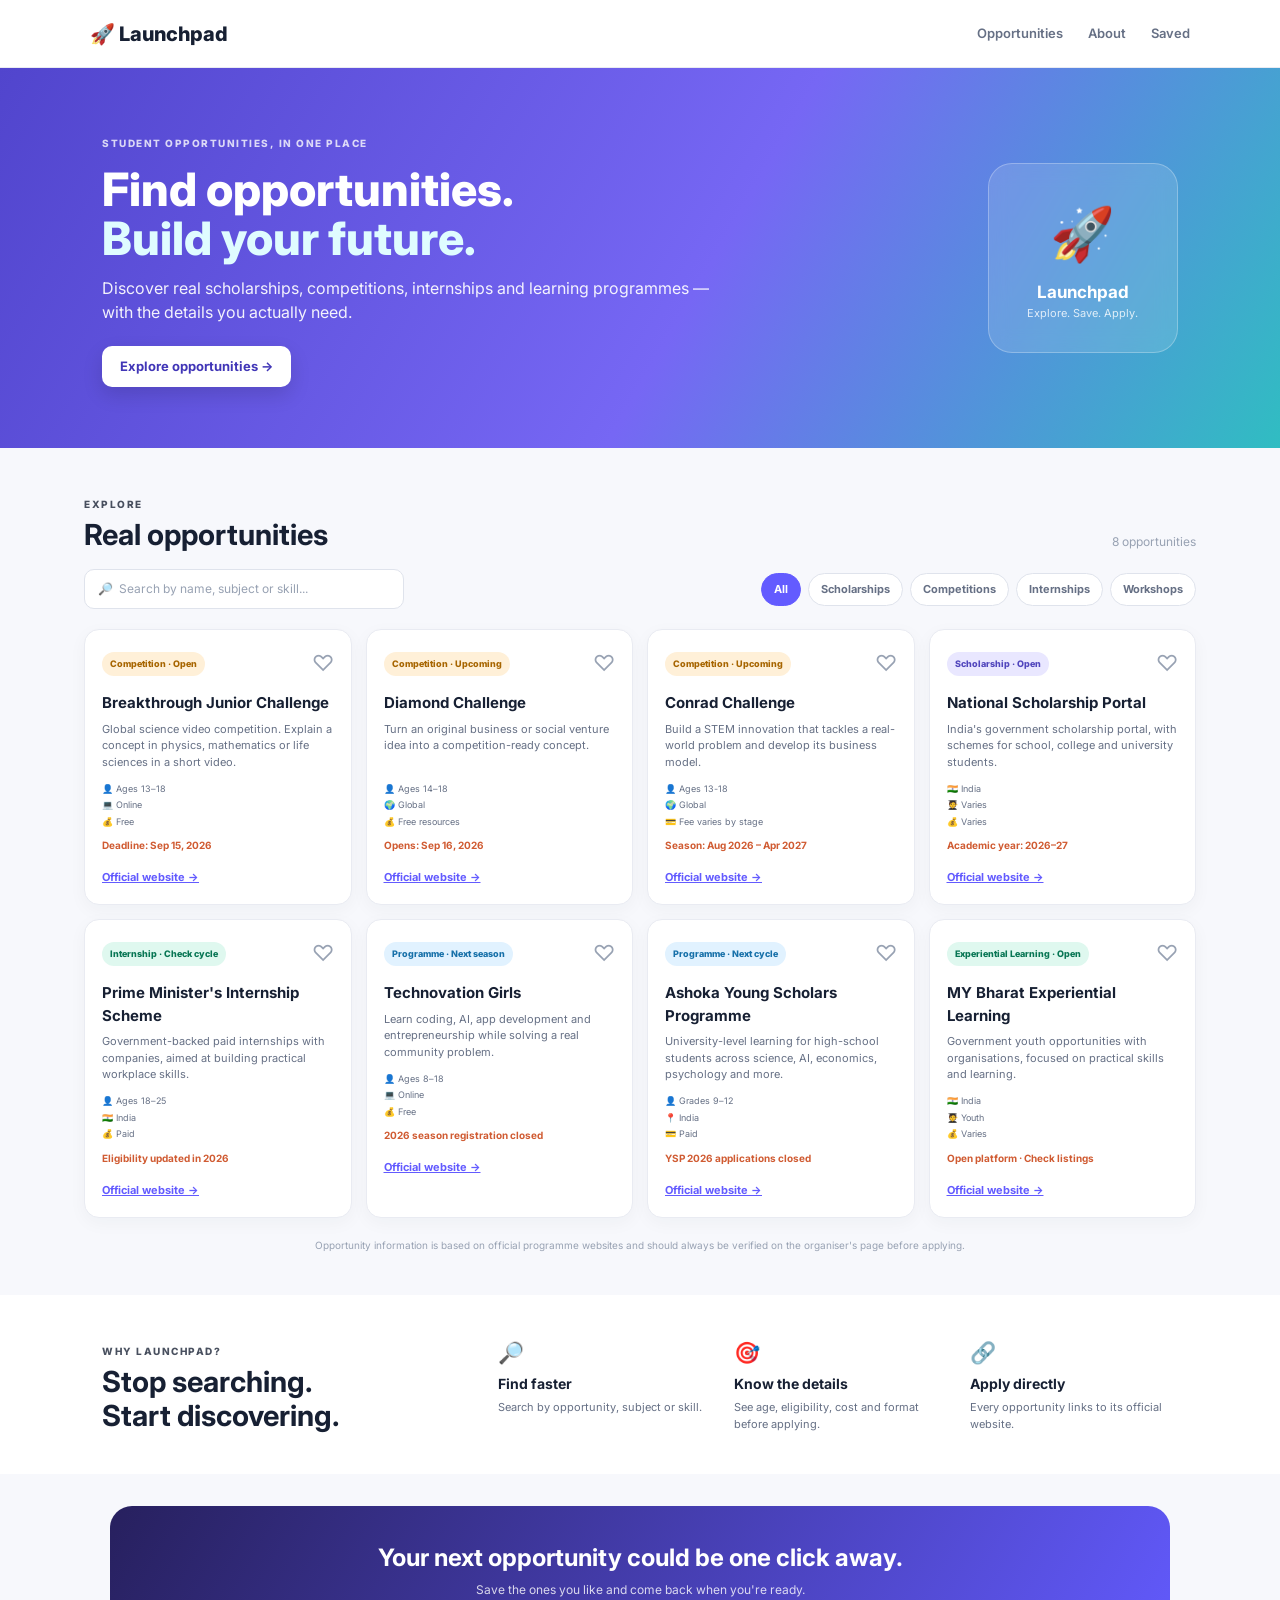
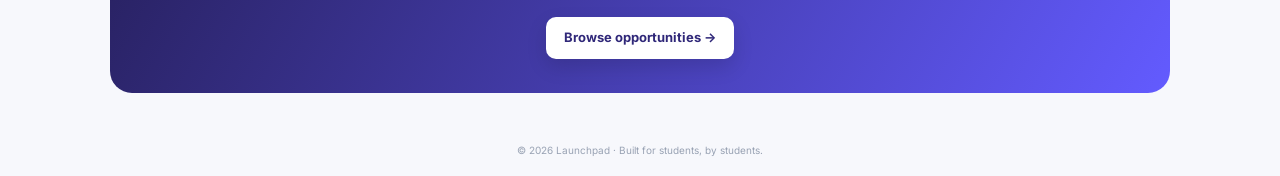
==== index.html @ c6a3e909 "Step 2: Added styling" ====
<!DOCTYPE html>
<html lang="en">
<head>
  <meta charset="UTF-8">
  <meta name="viewport" content="width=device-width, initial-scale=1.0">
  <title>Launchpad — Student Opportunities</title>
  <link rel="preconnect" href="https://fonts.googleapis.com">
  <link rel="preconnect" href="https://fonts.gstatic.com" crossorigin>
  <link href="https://fonts.googleapis.com/css2?family=Inter:wght@400;500;600;700;800&display=swap" rel="stylesheet">
  <link rel="stylesheet" href="style.css">
</head>
<body>
  <header class="navbar">
    <a class="logo" href="#">🚀 Launchpad</a>
    <nav>
      <a href="#opportunities">Opportunities</a>
      <a href="#about">About</a>
      <a href="#saved">Saved</a>
    </nav>
  </header>

  <main>
    <section class="hero">
      <div class="hero-copy">
        <span class="eyebrow">STUDENT OPPORTUNITIES, IN ONE PLACE</span>
        <h1>Find opportunities.<br><span>Build your future.</span></h1>
        <p>Discover real scholarships, competitions, internships and learning programmes — with the details you actually need.</p>
        <a class="button" href="#opportunities">Explore opportunities →</a>
      </div>
      <div class="hero-card">
        <div class="rocket">🚀</div>
        <strong>Launchpad</strong>
        <span>Explore. Save. Apply.</span>
      </div>
    </section>

    <section class="section" id="opportunities">
      <div class="section-heading">
        <div>
          <span class="eyebrow">EXPLORE</span>
          <h2>Real opportunities</h2>
        </div>
        <span class="result-count-static">8 opportunities</span>
      </div>

      <div class="tools">
        <div id="search" class="search-static">🔎 &nbsp;Search by name, subject or skill...</div>
        <div class="filters">
          <span class="filter active">All</span>
          <span class="filter">Scholarships</span>
          <span class="filter">Competitions</span>
          <span class="filter">Internships</span>
          <span class="filter">Workshops</span>
        </div>
      </div>

      <div class="grid" id="grid">

        <article class="opportunity" data-category="Competition" data-search="breakthrough junior challenge science physics mathematics biology chemistry global video">
          <div class="card-top">
            <span class="tag competition">Competition · Open</span>
            <span class="save" aria-hidden="true">♡</span>
          </div>
          <h3>Breakthrough Junior Challenge</h3>
          <p>Global science video competition. Explain a concept in physics, mathematics or life sciences in a short video.</p>
          <div class="facts">
            <span>👤 Ages 13–18</span><span>💻 Online</span><span>💰 Free</span>
          </div>
          <div class="deadline">Deadline: Sep 15, 2026</div>
          <a class="details" href="https://breakthroughjuniorchallenge.org/enter" target="_blank" rel="noopener noreferrer">Official website →</a>
        </article>

        <article class="opportunity" data-category="Competition" data-search="diamond challenge entrepreneurship business social innovation startup">
          <div class="card-top">
            <span class="tag competition">Competition · Upcoming</span>
            <span class="save" aria-hidden="true">♡</span>
          </div>
          <h3>Diamond Challenge</h3>
          <p>Turn an original business or social venture idea into a competition-ready concept.</p>
          <div class="facts">
            <span>👤 Ages 14–18</span><span>🌍 Global</span><span>💰 Free resources</span>
          </div>
          <div class="deadline">Opens: Sep 16, 2026</div>
          <a class="details" href="https://diamondchallenge.org/competition/" target="_blank" rel="noopener noreferrer">Official website →</a>
        </article>

        <article class="opportunity" data-category="Competition" data-search="conrad challenge stem innovation entrepreneurship aerospace cyber environment health water">
          <div class="card-top">
            <span class="tag competition">Competition · Upcoming</span>
            <span class="save" aria-hidden="true">♡</span>
          </div>
          <h3>Conrad Challenge</h3>
          <p>Build a STEM innovation that tackles a real-world problem and develop its business model.</p>
          <div class="facts">
            <span>👤 Ages 13-18</span><span>🌍 Global</span><span>💳 Fee varies by stage</span>
          </div>
          <div class="deadline">Season: Aug 2026 – Apr 2027</div>
          <a class="details" href="https://conrad.spacecenter.org/the-challenge/" target="_blank" rel="noopener noreferrer">Official website →</a>
        </article>

        <article class="opportunity" data-category="Scholarship" data-search="national scholarship portal india scholarship school college government">
          <div class="card-top">
            <span class="tag scholarship">Scholarship · Open</span>
            <span class="save" aria-hidden="true">♡</span>
          </div>
          <h3>National Scholarship Portal</h3>
          <p>India's government scholarship portal, with schemes for school, college and university students.</p>
          <div class="facts">
            <span>🇮🇳 India</span><span>🧑‍🎓 Varies</span><span>💰 Varies</span>
          </div>
          <div class="deadline">Academic year: 2026–27</div>
          <a class="details" href="https://scholarships.gov.in/All-Scholarships" target="_blank" rel="noopener noreferrer">Official website →</a>
        </article>

        <article class="opportunity" data-category="Internship" data-search="prime minister internship scheme pmis india internship graduates postgraduate 18 25">
          <div class="card-top">
            <span class="tag internship">Internship · Check cycle</span>
            <span class="save" aria-hidden="true">♡</span>
          </div>
          <h3>Prime Minister's Internship Scheme</h3>
          <p>Government-backed paid internships with companies, aimed at building practical workplace skills.</p>
          <div class="facts">
            <span>👤 Ages 18–25</span><span>🇮🇳 India</span><span>💰 Paid</span>
          </div>
          <div class="deadline">Eligibility updated in 2026</div>
          <a class="details" href="https://pminternship.mca.gov.in/" target="_blank" rel="noopener noreferrer">Official website →</a>
        </article>

        <article class="opportunity" data-category="Workshop" data-search="technovation girls coding ai app business plan workshop curriculum">
          <div class="card-top">
            <span class="tag workshop">Programme · Next season</span>
            <span class="save" aria-hidden="true">♡</span>
          </div>
          <h3>Technovation Girls</h3>
          <p>Learn coding, AI, app development and entrepreneurship while solving a real community problem.</p>
          <div class="facts">
            <span>👤 Ages 8–18</span><span>💻 Online</span><span>💰 Free</span>
          </div>
          <div class="deadline">2026 season registration closed</div>
          <a class="details" href="https://technovationchallenge.org/get-involved/students/" target="_blank" rel="noopener noreferrer">Official website →</a>
        </article>

        <article class="opportunity" data-category="Workshop" data-search="ashoka young scholars programme high school summer ai psychology economics design science">
          <div class="card-top">
            <span class="tag workshop">Programme · Next cycle</span>
            <span class="save" aria-hidden="true">♡</span>
          </div>
          <h3>Ashoka Young Scholars Programme</h3>
          <p>University-level learning for high-school students across science, AI, economics, psychology and more.</p>
          <div class="facts">
            <span>👤 Grades 9–12</span><span>📍 India</span><span>💳 Paid</span>
          </div>
          <div class="deadline">YSP 2026 applications closed</div>
          <a class="details" href="https://www.ashoka.edu.in/ysp/" target="_blank" rel="noopener noreferrer">Official website →</a>
        </article>

        <article class="opportunity" data-category="Internship" data-search="my bharat mission yuva experiential learning youth internship india skills">
          <div class="card-top">
            <span class="tag internship">Experiential Learning · Open</span>
            <span class="save" aria-hidden="true">♡</span>
          </div>
          <h3>MY Bharat Experiential Learning</h3>
          <p>Government youth opportunities with organisations, focused on practical skills and learning.</p>
          <div class="facts">
            <span>🇮🇳 India</span><span>🧑‍🎓 Youth</span><span>💰 Varies</span>
          </div>
          <div class="deadline">Open platform · Check listings</div>
          <a class="details" href="https://mybharat.gov.in/" target="_blank" rel="noopener noreferrer">Official website →</a>
        </article>

      </div>
      <p class="source-note">Opportunity information is based on official programme websites and should always be verified on the organiser's page before applying.</p>
    </section>

    <section class="about" id="about">
      <div>
        <span class="eyebrow">WHY LAUNCHPAD?</span>
        <h2>Stop searching.<br>Start discovering.</h2>
      </div>
      <div class="benefits">
        <div><span>🔎</span><h3>Find faster</h3><p>Search by opportunity, subject or skill.</p></div>
        <div><span>🎯</span><h3>Know the details</h3><p>See age, eligibility, cost and format before applying.</p></div>
        <div><span>🔗</span><h3>Apply directly</h3><p>Every opportunity links to its official website.</p></div>
      </div>
    </section>

    <section class="cta" id="saved">
      <h2>Your next opportunity could be one click away.</h2>
      <p>Save the ones you like and come back when you're ready.</p>
      <a class="button light" href="#opportunities">Browse opportunities →</a>
    </section>
  </main>

  <footer>© 2026 Launchpad · Built for students, by students.</footer>
---- style.css ----
* {
  box-sizing: border-box;
  margin: 0;
  padding: 0;
}

html {
  scroll-behavior: smooth;
}

body {
  font-family: "Inter", Arial, sans-serif;
  color: #172033;
  background: #f7f8fc;
  line-height: 1.5;
}

.navbar {
  height: 68px;
  background: #ffffff;
  display: flex;
  align-items: center;
  justify-content: space-between;
  padding: 0 7%;
  border-bottom: 1px solid #e9ebf2;
  position: sticky;
  top: 0;
  z-index: 10;
}

.logo {
  color: #172033;
  text-decoration: none;
  font-size: 20px;
  font-weight: 800;
}

nav {
  display: flex;
  gap: 25px;
}

nav a {
  color: #667085;
  text-decoration: none;
  font-size: 13px;
  font-weight: 600;
}

nav a:hover {
  color: #635bff;
}

#savedCount {
  background: #635bff;
  color: #ffffff;
  border-radius: 20px;
  padding: 1px 6px;
  font-size: 10px;
}

.hero {
  min-height: 380px;
  padding: 60px 8%;
  display: flex;
  align-items: center;
  justify-content: space-between;
  gap: 50px;
  color: #ffffff;
  background: linear-gradient(120deg, #5145cd, #7667f4 55%, #30bdc2);
}

.hero-copy {
  max-width: 680px;
}

.eyebrow {
  font-size: 10px;
  letter-spacing: 1.5px;
  font-weight: 800;
  opacity: 0.78;
}

.hero h1 {
  font-size: 46px;
  line-height: 1.08;
  margin: 12px 0;
  font-weight: 800;
}

.hero h1 span {
  color: #dffcff;
}

.hero p {
  font-size: 16px;
  max-width: 620px;
  opacity: 0.92;
  margin-bottom: 22px;
}

.button {
  display: inline-block;
  border: 0;
  background: #ffffff;
  color: #4136b7;
  padding: 11px 18px;
  border-radius: 10px;
  text-decoration: none;
  font-weight: 700;
  font-size: 13px;
  cursor: pointer;
  box-shadow: 0 8px 20px #0002;
  transition: transform 0.2s;
}

.button:hover {
  transform: translateY(-2px);
}

.hero-card {
  width: 190px;
  height: 190px;
  flex-shrink: 0;
  background: #ffffff20;
  border: 1px solid #ffffff45;
  backdrop-filter: blur(10px);
  border-radius: 24px;
  display: flex;
  flex-direction: column;
  align-items: center;
  justify-content: center;
}

.rocket {
  font-size: 52px;
  margin-bottom: 7px;
}

.hero-card strong {
  font-size: 17px;
}

.hero-card span {
  font-size: 11px;
  opacity: 0.8;
}

.section {
  max-width: 1160px;
  margin: auto;
  padding: 42px 24px;
}

.section-heading {
  display: flex;
  justify-content: space-between;
  align-items: end;
  margin-bottom: 18px;
}

.section h2,
.about h2 {
  font-size: 29px;
  line-height: 1.15;
  margin-top: 4px;
}

#resultCount {
  color: #98a2b3;
  font-size: 12px;
}

.tools {
  display: flex;
  justify-content: space-between;
  align-items: center;
  gap: 15px;
  margin-bottom: 20px;
}

#search {
  width: 320px;
  padding: 10px 13px;
  border: 1px solid #dfe3ec;
  border-radius: 10px;
  outline: none;
  background: #ffffff;
  font: inherit;
  font-size: 12px;
}

#search:focus {
  border-color: #7667f4;
}

.filters {
  display: flex;
  gap: 7px;
  flex-wrap: wrap;
  justify-content: flex-end;
}

.filter {
  border: 1px solid #dfe3ec;
  background: #ffffff;
  color: #667085;
  border-radius: 20px;
  padding: 7px 12px;
  font-size: 11px;
  font-weight: 700;
  cursor: pointer;
}

.filter.active,
.filter:hover {
  background: #635bff;
  color: #ffffff;
  border-color: #635bff;
}

.grid {
  display: grid;
  grid-template-columns: repeat(4, 1fr);
  gap: 14px;
}

.opportunity {
  background: #ffffff;
  border: 1px solid #e9ebf2;
  border-radius: 15px;
  padding: 17px;
  box-shadow: 0 5px 18px #1d29390a;
  transition: transform 0.2s, box-shadow 0.2s;
}

.opportunity:hover {
  transform: translateY(-4px);
  box-shadow: 0 12px 28px #1d293916;
}

.card-top {
  display: flex;
  justify-content: space-between;
  align-items: center;
}

.tag {
  font-size: 9px;
  font-weight: 800;
  padding: 5px 8px;
  border-radius: 20px;
}

.competition {
  background: #fff0d8;
  color: #a76500;
}

.scholarship {
  background: #e9e7ff;
  color: #5146bd;
}

.internship {
  background: #dff8ef;
  color: #087654;
}

.workshop {
  background: #e1f2ff;
  color: #1670a9;
}

.save {
  border: 0;
  background: none;
  color: #98a2b3;
  font-size: 22px;
  cursor: pointer;
}

.save.saved {
  color: #635bff;
}

.opportunity h3 {
  font-size: 15px;
  margin: 12px 0 6px;
}

.opportunity > p {
  color: #667085;
  font-size: 11px;
  min-height: 51px;
}

.facts {
  display: flex;
  flex-direction: column;
  gap: 3px;
  color: #667085;
  font-size: 9px;
  margin: 10px 0;
}

.deadline {
  color: #d05b32;
  font-size: 10px;
  font-weight: 700;
  margin-bottom: 10px;
}

.details {
  border: 0;
  background: none;
  color: #635bff;
  font-size: 11px;
  font-weight: 700;
  cursor: pointer;
  padding: 0;
}

.source-note {
  color: #98a2b3;
  font-size: 10px;
  text-align: center;
  margin-top: 20px;
}

.about {
  padding: 42px 8%;
  background: #ffffff;
  display: flex;
  justify-content: space-between;
  gap: 50px;
  align-items: center;
}

.benefits {
  display: flex;
  gap: 28px;
  max-width: 680px;
}

.benefits div {
  flex: 1;
}

.benefits span {
  font-size: 21px;
}

.benefits h3 {
  font-size: 14px;
  margin: 5px 0;
}

.benefits p {
  color: #667085;
  font-size: 11px;
}

.cta {
  max-width: 1060px;
  margin: 32px auto;
  padding: 34px 24px;
  text-align: center;
  border-radius: 22px;
  color: #ffffff;
  background: linear-gradient(120deg, #27205e, #635bff);
}

.cta h2 {
  font-size: 24px;
}

.cta p {
  opacity: 0.8;
  font-size: 12px;
  margin: 5px 0 18px;
}

.button.light {
  color: #302879;
}

footer {
  text-align: center;
  color: #98a2b3;
  font-size: 10px;
  padding: 18px;
}

.modal {
  position: fixed;
  inset: 0;
  background: #11182799;
  display: flex;
  align-items: center;
  justify-content: center;
  padding: 20px;
  z-index: 20;
}

.modal-box {
  position: relative;
  width: 100%;
  max-width: 480px;
  background: #ffffff;
  border-radius: 18px;
  padding: 28px;
  box-shadow: 0 20px 60px #0003;
}

.modal-box h2 {
  font-size: 24px;
  margin: 7px 0;
}

.modal-box > p {
  color: #667085;
  font-size: 13px;
  margin-bottom: 15px;
}

.detail-list {
  border-top: 1px solid #e9ebf2;
  border-bottom: 1px solid #e9ebf2;
  padding: 12px 0;
  margin-bottom: 18px;
}

.detail-list p {
  color: #667085;
  font-size: 11px;
  margin: 6px 0;
}

.detail-list strong {
  color: #172033;
}

.close {
  position: absolute;
  right: 15px;
  top: 9px;
  border: 0;
  background: none;
  color: #667085;
  font-size: 27px;
  cursor: pointer;
}

[hidden] {
  display: none !important;
}

@media (max-width: 900px) {
  .grid {
    grid-template-columns: repeat(2, 1fr);
  }

  .tools {
    display: block;
  }

  .filters {
    justify-content: flex-start;
    margin-top: 10px;
  }

  .about {
    display: block;
  }

  .benefits {
    margin-top: 25px;
  }
}

@media (max-width: 600px) {
  .hero-card {
    display: none;
  }

  .hero h1 {
    font-size: 38px;
  }

  .grid {
    grid-template-columns: 1fr;
  }

  nav {
    display: none;
  }

  #search {
    width: 100%;
  }
}


/* Step 2 visual-only controls. Functionality is added in Step 3. */
.search-static { width: 320px; padding: 10px 13px; border: 1px solid #dfe3ec; border-radius: 10px; background: #ffffff; color: #98a2b3; font-size: 12px; }
.filter { display: inline-block; cursor: default; }
.save { display: inline-block; cursor: default; }
.result-count-static { color: #98a2b3; font-size: 12px; }
@media (max-width: 600px) { .search-static { width: 100%; } }
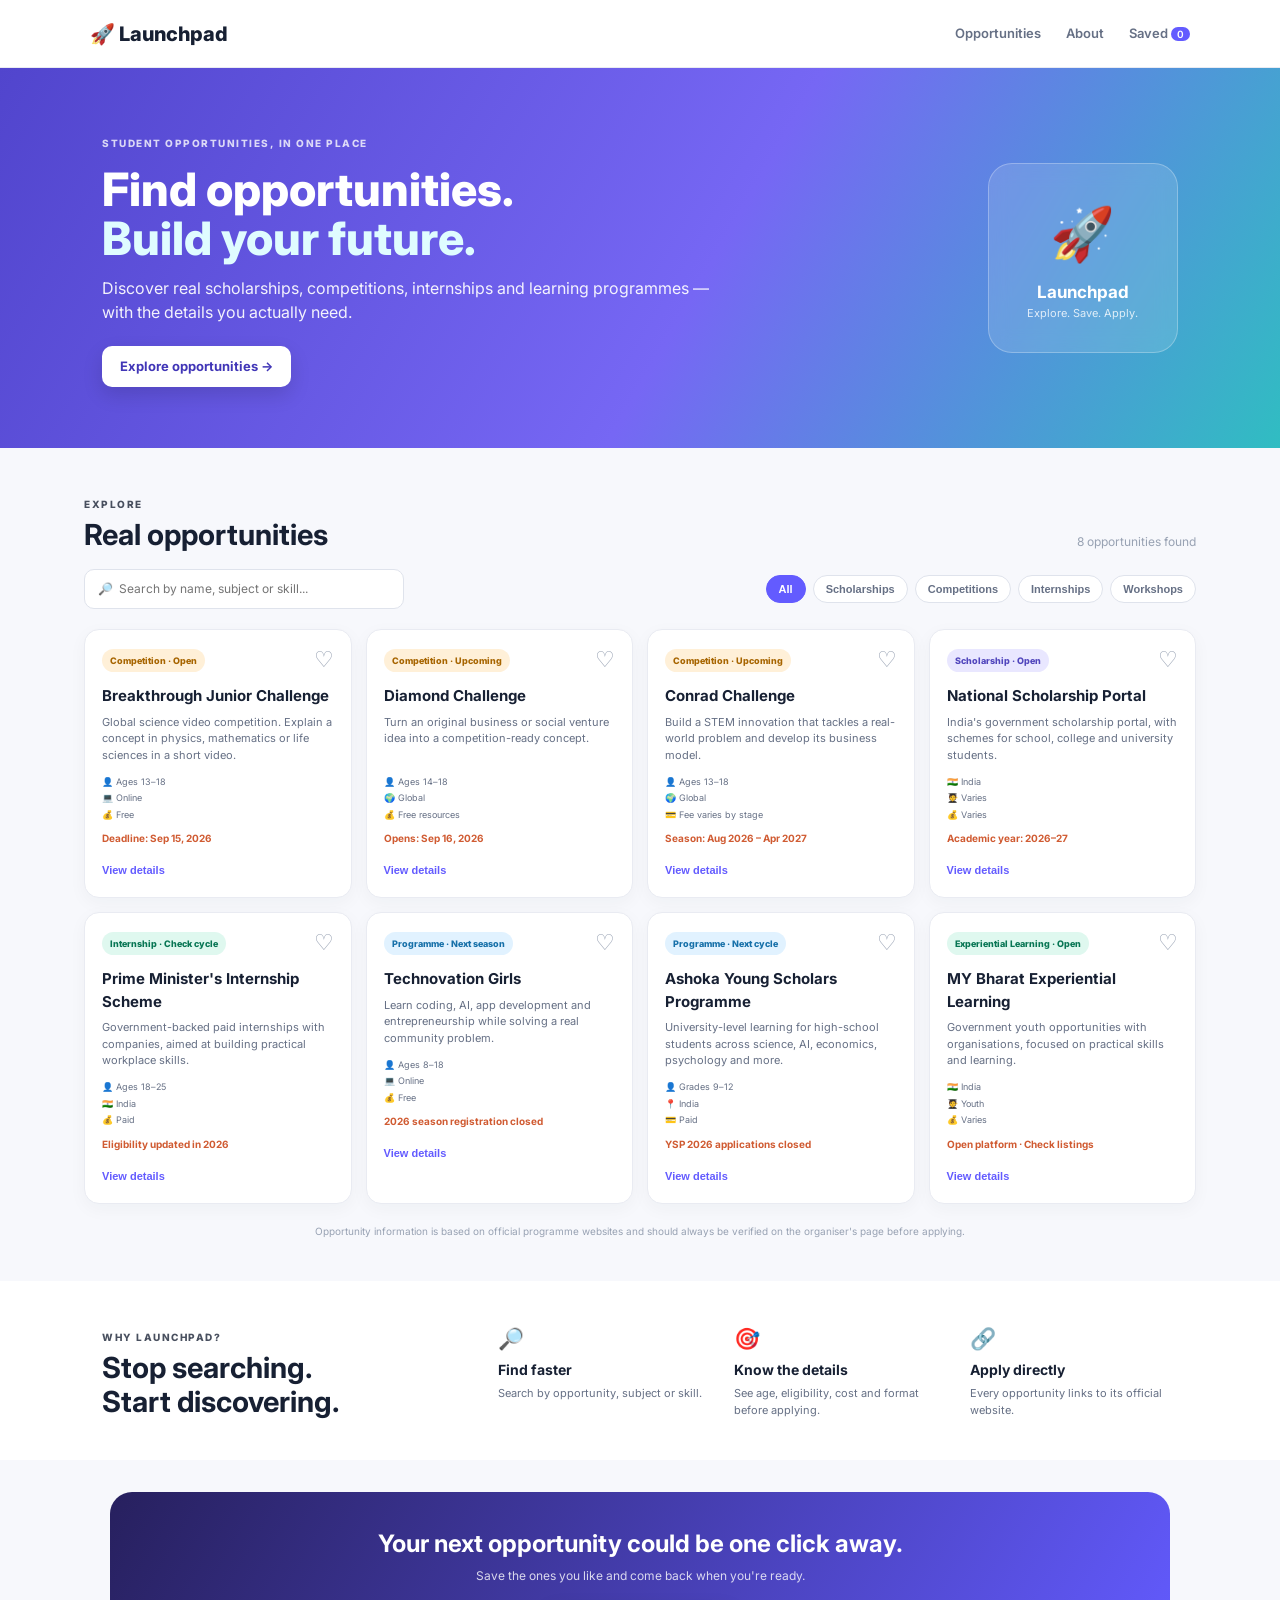
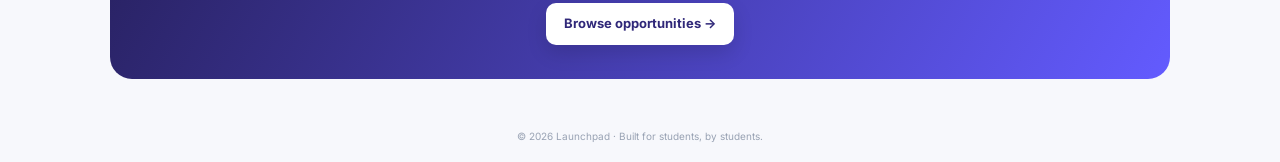
==== commit 6ddf7c1b: "Step 3: Added functionality" ====
--- a/index.html
+++ b/index.html
@@ -15,7 +15,7 @@
     <nav>
       <a href="#opportunities">Opportunities</a>
       <a href="#about">About</a>
-      <a href="#saved">Saved</a>
+      <a href="#saved">Saved <span id="savedCount">0</span></a>
     </nav>
   </header>
 
@@ -40,17 +40,17 @@
           <span class="eyebrow">EXPLORE</span>
           <h2>Real opportunities</h2>
         </div>
-        <span class="result-count-static">8 opportunities</span>
+        <span id="resultCount"></span>
       </div>
 
       <div class="tools">
-        <div id="search" class="search-static">🔎 &nbsp;Search by name, subject or skill...</div>
+        <input id="search" type="search" placeholder="🔎  Search by name, subject or skill...">
         <div class="filters">
-          <span class="filter active">All</span>
-          <span class="filter">Scholarships</span>
-          <span class="filter">Competitions</span>
-          <span class="filter">Internships</span>
-          <span class="filter">Workshops</span>
+          <button class="filter active" data-category="All">All</button>
+          <button class="filter" data-category="Scholarship">Scholarships</button>
+          <button class="filter" data-category="Competition">Competitions</button>
+          <button class="filter" data-category="Internship">Internships</button>
+          <button class="filter" data-category="Workshop">Workshops</button>
         </div>
       </div>
 
@@ -59,7 +59,7 @@
         <article class="opportunity" data-category="Competition" data-search="breakthrough junior challenge science physics mathematics biology chemistry global video">
           <div class="card-top">
             <span class="tag competition">Competition · Open</span>
-            <span class="save" aria-hidden="true">♡</span>
+            <button class="save" aria-label="Save">♡</button>
           </div>
           <h3>Breakthrough Junior Challenge</h3>
           <p>Global science video competition. Explain a concept in physics, mathematics or life sciences in a short video.</p>
@@ -67,13 +67,20 @@
             <span>👤 Ages 13–18</span><span>💻 Online</span><span>💰 Free</span>
           </div>
           <div class="deadline">Deadline: Sep 15, 2026</div>
-          <a class="details" href="https://breakthroughjuniorchallenge.org/enter" target="_blank" rel="noopener noreferrer">Official website →</a>
+          <button class="details"
+            data-title="Breakthrough Junior Challenge"
+            data-category="Competition"
+            data-details="A global science video competition for students aged 13–18. Create a maximum two-minute video explaining a theory, concept or principle in physics, mathematics or life sciences. Parent/guardian permission is required for minors. One entry per person."
+            data-requirements="Age 13–18; eligible worldwide subject to the official rules; video must be 2 minutes or less; peer review is required after submission."
+            data-location="Online / global"
+            data-fee="Free"
+            data-link="https://breakthroughjuniorchallenge.org/enter">View details</button>
         </article>
 
         <article class="opportunity" data-category="Competition" data-search="diamond challenge entrepreneurship business social innovation startup">
           <div class="card-top">
             <span class="tag competition">Competition · Upcoming</span>
-            <span class="save" aria-hidden="true">♡</span>
+            <button class="save" aria-label="Save">♡</button>
           </div>
           <h3>Diamond Challenge</h3>
           <p>Turn an original business or social venture idea into a competition-ready concept.</p>
@@ -81,27 +88,41 @@
             <span>👤 Ages 14–18</span><span>🌍 Global</span><span>💰 Free resources</span>
           </div>
           <div class="deadline">Opens: Sep 16, 2026</div>
-          <a class="details" href="https://diamondchallenge.org/competition/" target="_blank" rel="noopener noreferrer">Official website →</a>
+          <button class="details"
+            data-title="Diamond Challenge"
+            data-category="Competition"
+            data-details="A global entrepreneurship competition for high-school students. Teams create original business or social venture concepts and choose a business innovation or social innovation track."
+            data-requirements="Teams of 2–4 high-school students aged 14–18 at the submission deadline; one adult advisor aged 21+; each student may be on one team."
+            data-location="Global; virtual and partner pitch events"
+            data-fee="Free resources; check current competition rules for submission details"
+            data-link="https://diamondchallenge.org/competition/">View details</button>
         </article>
 
         <article class="opportunity" data-category="Competition" data-search="conrad challenge stem innovation entrepreneurship aerospace cyber environment health water">
           <div class="card-top">
             <span class="tag competition">Competition · Upcoming</span>
-            <span class="save" aria-hidden="true">♡</span>
+            <button class="save" aria-label="Save">♡</button>
           </div>
           <h3>Conrad Challenge</h3>
           <p>Build a STEM innovation that tackles a real-world problem and develop its business model.</p>
           <div class="facts">
-            <span>👤 Ages 13-18</span><span>🌍 Global</span><span>💳 Fee varies by stage</span>
+            <span>👤 Ages 13–18</span><span>🌍 Global</span><span>💳 Fee varies by stage</span>
           </div>
           <div class="deadline">Season: Aug 2026 – Apr 2027</div>
-          <a class="details" href="https://conrad.spacecenter.org/the-challenge/" target="_blank" rel="noopener noreferrer">Official website →</a>
+          <button class="details"
+            data-title="Conrad Challenge"
+            data-category="Competition"
+            data-details="A purpose-driven STEM innovation competition. Students work in teams to develop an innovation and business plan across categories including Water, Health & Nutrition, Energy & Environment, Cyber Technology & Security, and Aerospace & Aviation."
+            data-requirements="Teams of 2–5 students aged 13–18; one coach aged 18+; international participation is allowed. Activation/Lean Canvas submission is free. The Innovation Stage has a $499 team fee, with financial aid available."
+            data-location="Global; online stages with an in-person Innovation Summit for finalists"
+            data-fee="Activation free; Innovation Stage $499/team; financial aid available"
+            data-link="https://conrad.spacecenter.org/the-challenge/">View details</button>
         </article>
 
         <article class="opportunity" data-category="Scholarship" data-search="national scholarship portal india scholarship school college government">
           <div class="card-top">
             <span class="tag scholarship">Scholarship · Open</span>
-            <span class="save" aria-hidden="true">♡</span>
+            <button class="save" aria-label="Save">♡</button>
           </div>
           <h3>National Scholarship Portal</h3>
           <p>India's government scholarship portal, with schemes for school, college and university students.</p>
@@ -109,13 +130,20 @@
             <span>🇮🇳 India</span><span>🧑‍🎓 Varies</span><span>💰 Varies</span>
           </div>
           <div class="deadline">Academic year: 2026–27</div>
-          <a class="details" href="https://scholarships.gov.in/All-Scholarships" target="_blank" rel="noopener noreferrer">Official website →</a>
+          <button class="details"
+            data-title="National Scholarship Portal"
+            data-category="Scholarship"
+            data-details="The Government of India's National Scholarship Portal hosts multiple scholarship schemes. Eligibility, award amount and deadlines depend on the individual scheme."
+            data-requirements="Requirements vary by scheme and can include domicile, course, class, marks, income, category and other criteria. The portal provides an eligibility checker."
+            data-location="India · Online application"
+            data-fee="Varies by scheme; check the official scheme guidelines"
+            data-link="https://scholarships.gov.in/All-Scholarships">View details</button>
         </article>
 
         <article class="opportunity" data-category="Internship" data-search="prime minister internship scheme pmis india internship graduates postgraduate 18 25">
           <div class="card-top">
             <span class="tag internship">Internship · Check cycle</span>
-            <span class="save" aria-hidden="true">♡</span>
+            <button class="save" aria-label="Save">♡</button>
           </div>
           <h3>Prime Minister's Internship Scheme</h3>
           <p>Government-backed paid internships with companies, aimed at building practical workplace skills.</p>
@@ -123,13 +151,20 @@
             <span>👤 Ages 18–25</span><span>🇮🇳 India</span><span>💰 Paid</span>
           </div>
           <div class="deadline">Eligibility updated in 2026</div>
-          <a class="details" href="https://pminternship.mca.gov.in/" target="_blank" rel="noopener noreferrer">Official website →</a>
+          <button class="details"
+            data-title="Prime Minister's Internship Scheme"
+            data-category="Internship"
+            data-details="The 2026 eligibility expansion allows final-year graduate and postgraduate students aged 18–25 to apply for paid internships through the PM Internship Scheme. Check the portal for the currently open application cycle."
+            data-requirements="For the expanded 2026 eligibility, final-year graduate and postgraduate students aged 18–25 can apply. Exact cycle requirements and participating companies are published by the scheme."
+            data-location="India · Company placements"
+            data-fee="No application fee stated by the scheme"
+            data-link="https://pminternship.mca.gov.in/">View details</button>
         </article>
 
         <article class="opportunity" data-category="Workshop" data-search="technovation girls coding ai app business plan workshop curriculum">
           <div class="card-top">
             <span class="tag workshop">Programme · Next season</span>
-            <span class="save" aria-hidden="true">♡</span>
+            <button class="save" aria-label="Save">♡</button>
           </div>
           <h3>Technovation Girls</h3>
           <p>Learn coding, AI, app development and entrepreneurship while solving a real community problem.</p>
@@ -137,13 +172,20 @@
             <span>👤 Ages 8–18</span><span>💻 Online</span><span>💰 Free</span>
           </div>
           <div class="deadline">2026 season registration closed</div>
-          <a class="details" href="https://technovationchallenge.org/get-involved/students/" target="_blank" rel="noopener noreferrer">Official website →</a>
+          <button class="details"
+            data-title="Technovation Girls"
+            data-category="Programme"
+            data-details="A global technology programme where participants work in teams to build a mobile or web app, learn coding and AI, develop a business plan and pitch their solution."
+            data-requirements="Participants must be 8–18. Beginner: 8–12; Junior: 13–15; Senior: 16–18. Competition participation is for girls, transgender, nonbinary and gender-nonconforming participants in the female-identified environment."
+            data-location="Online / global"
+            data-fee="Free"
+            data-link="https://technovationchallenge.org/get-involved/students/">View details</button>
         </article>
 
         <article class="opportunity" data-category="Workshop" data-search="ashoka young scholars programme high school summer ai psychology economics design science">
           <div class="card-top">
             <span class="tag workshop">Programme · Next cycle</span>
-            <span class="save" aria-hidden="true">♡</span>
+            <button class="save" aria-label="Save">♡</button>
           </div>
           <h3>Ashoka Young Scholars Programme</h3>
           <p>University-level learning for high-school students across science, AI, economics, psychology and more.</p>
@@ -151,13 +193,20 @@
             <span>👤 Grades 9–12</span><span>📍 India</span><span>💳 Paid</span>
           </div>
           <div class="deadline">YSP 2026 applications closed</div>
-          <a class="details" href="https://www.ashoka.edu.in/ysp/" target="_blank" rel="noopener noreferrer">Official website →</a>
+          <button class="details"
+            data-title="Ashoka Young Scholars Programme"
+            data-category="Workshop"
+            data-details="A certified residential summer programme for high-school students entering Grades 9–12. Streams include Innovators in Science & Tech, Tech/Data/Computer Science, Economics, Psychology, Policy, Business and more."
+            data-requirements="High-school students from India and worldwide entering Grades 9–12; recent Grade 12 graduates who have not entered undergraduate study can also be eligible. English proficiency required."
+            data-location="Ashoka University, Sonipat, Haryana · Residential"
+            data-fee="2026 programmes ranged from ₹49,500 + GST to ₹85,000 + GST depending on stream and duration"
+            data-link="https://www.ashoka.edu.in/ysp/">View details</button>
         </article>
 
         <article class="opportunity" data-category="Internship" data-search="my bharat mission yuva experiential learning youth internship india skills">
           <div class="card-top">
             <span class="tag internship">Experiential Learning · Open</span>
-            <span class="save" aria-hidden="true">♡</span>
+            <button class="save" aria-label="Save">♡</button>
           </div>
           <h3>MY Bharat Experiential Learning</h3>
           <p>Government youth opportunities with organisations, focused on practical skills and learning.</p>
@@ -165,7 +214,14 @@
             <span>🇮🇳 India</span><span>🧑‍🎓 Youth</span><span>💰 Varies</span>
           </div>
           <div class="deadline">Open platform · Check listings</div>
-          <a class="details" href="https://mybharat.gov.in/" target="_blank" rel="noopener noreferrer">Official website →</a>
+          <button class="details"
+            data-title="MY Bharat Experiential Learning"
+            data-category="Experiential Learning"
+            data-details="MY Bharat is a Ministry of Youth Affairs & Sports initiative offering experiential-learning opportunities with organisations. Listings and requirements can vary by activity."
+            data-requirements="The platform is open to youth across India. Individual activities may have their own age, skill or eligibility requirements."
+            data-location="India · Opportunities vary"
+            data-fee="Varies by opportunity"
+            data-link="https://mybharat.gov.in/">View details</button>
         </article>
 
       </div>
@@ -193,3 +249,21 @@
 
   <footer>© 2026 Launchpad · Built for students, by students.</footer>
 
+  <div class="modal" id="modal" hidden>
+    <div class="modal-box">
+      <button class="close" id="closeModal">×</button>
+      <span class="eyebrow" id="modalCategory"></span>
+      <h2 id="modalTitle"></h2>
+      <p id="modalDetails"></p>
+      <div class="detail-list">
+        <p><strong>Requirements:</strong> <span id="modalRequirements"></span></p>
+        <p><strong>Location:</strong> <span id="modalLocation"></span></p>
+        <p><strong>Fee:</strong> <span id="modalFee"></span></p>
+      </div>
+      <a class="button" id="applyLink" href="#" target="_blank" rel="noopener noreferrer">Visit official website →</a>
+    </div>
+  </div>
+
+  <script src="script.js"></script>
+</body>
+</html>
--- a/style.css
+++ b/style.css
@@ -500,11 +500,3 @@
     width: 100%;
   }
 }
-
-
-/* Step 2 visual-only controls. Functionality is added in Step 3. */
-.search-static { width: 320px; padding: 10px 13px; border: 1px solid #dfe3ec; border-radius: 10px; background: #ffffff; color: #98a2b3; font-size: 12px; }
-.filter { display: inline-block; cursor: default; }
-.save { display: inline-block; cursor: default; }
-.result-count-static { color: #98a2b3; font-size: 12px; }
-@media (max-width: 600px) { .search-static { width: 100%; } }
